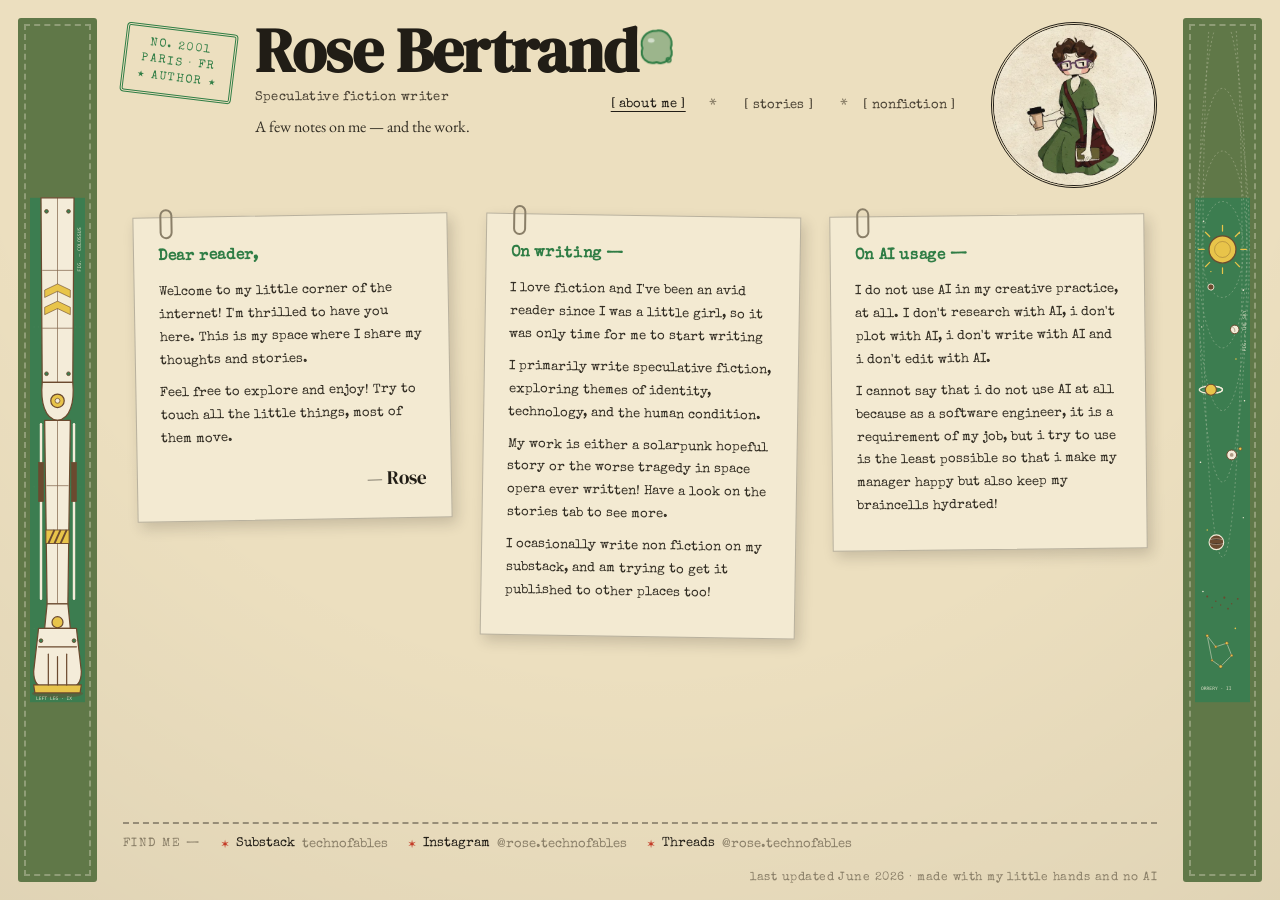
==== index.html @ a4ed992f "Fix 404 on GitHub Pages: load header/footer partials from root The easter-eggs reorg moved header.ht" ====
<!DOCTYPE html>
<html lang="en">

<head>
  <meta charset="UTF-8">
  <meta name="viewport" content="width=device-width, initial-scale=1.0">

  <title>Rose Bertrand</title>

  <link rel="icon" type="image/png" href="images/favicon-round.png">

  <link rel="preconnect" href="https://fonts.googleapis.com">
  <link rel="preconnect" href="https://fonts.gstatic.com" crossorigin>

  <link
    href="https://fonts.googleapis.com/css2?family=DM+Serif+Display&family=EB+Garamond:ital,wght@0,400;0,500;1,400&family=Special+Elite&display=swap"
    rel="stylesheet"
  >

  <!-- foundation -->
  <link rel="stylesheet" href="css/variables.css?v=3">
  <link rel="stylesheet" href="css/layout.css?v=4">
  <link rel="stylesheet" href="css/sidebars.css?v=3">

  <!-- top -->
  <link rel="stylesheet" href="css/0_top/portrait.css?v=5">
  <link rel="stylesheet" href="css/0_top/stamp.css?v=2">

  <!-- middle (all page views loaded — this is a single-page site) -->
  <link rel="stylesheet" href="css/1_middle/cards.css?v=3">
  <link rel="stylesheet" href="css/about.css?v=5">
  <link rel="stylesheet" href="css/nonfiction.css?v=4">

  <!-- bottom -->
  <link rel="stylesheet" href="css/2_bottom/socials.css?v=3">
  <link rel="stylesheet" href="css/2_bottom/footer.css?v=3">

  <!-- moving bug + loop nav -->
  <link rel="stylesheet" href="easter-eggs/moving_bug/moving_bug.css?v=7">
  <link rel="stylesheet" href="css/nav.css?v=3">

  <!-- always last -->
  <link rel="stylesheet" href="css/mobile.css?v=2">
</head>


<body
  data-theme="green"
  data-page="about"
  data-blurb="A few notes on me — and the work."
  data-portrait-light="images/original_portrait_background.webp">
    <main class="page">

  <aside class="rail rail--left" aria-hidden="true">
    <img id="rail-left" class="rail-img" src="components/about/robot-leg.svg?v=2" alt="">
  </aside>

  <section class="center">

    <div id="site-header"></div>

    <div id="view">
      <section class="letters" aria-label="About">

        <article class="letter letter--bio">
          <span class="clip" aria-hidden="true"></span>
          <h3>Dear reader,</h3>
          <p>Welcome to my little corner of the internet! I'm thrilled to have you here. This is my space where I share my thoughts and stories.</p>
          <p>Feel free to explore and enjoy! Try to touch all the little things, most of them move.</p>
          <p class="sign">— Rose</p>
        </article>

        <article class="letter letter--work">
          <span class="clip" aria-hidden="true"></span>
          <h3>On writing —</h3>
          <p>I love fiction and I've been an avid reader since I was a little girl, so it was only time for me to start writing</p>
          <p>I primarily write speculative fiction, exploring themes of identity, technology, and the human condition.</p>
          <p>My work is either a solarpunk hopeful story or the worse tragedy in space opera ever written! Have a look on the stories tab to see more.</p>
          <p>I ocasionally write non fiction on my substack, and am trying to get it published to other places too!</p>
        </article>

        <article class="letter letter--ai">
          <span class="clip" aria-hidden="true"></span>
          <h3>On AI usage —</h3>
          <p>I do not use AI in my creative practice, at all. I don't research with AI, i don't plot with AI, i don't write with AI and i don't edit with AI.</p>
          <p>I cannot say that i do not use AI at all because as a software engineer, it is a requirement of my job, but i try to use is the least possible so that i make my manager happy but also keep my braincells hydrated!</p>
        </article>

      </section>
    </div>

    <div id="site-footer"></div>

  </section>

  <aside class="rail rail--right" aria-hidden="true">
    <img id="rail-right" class="rail-img" src="components/about/star-system.svg?v=2" alt="">
  </aside>

</main>

<script src="js/app.js?v=3"></script>
</body>

</html>
---- css/variables.css ----
:root{
  --ink:#211d16;
  --red:#c43b27;
  --blue:#37579e;
  --manila:#ecdfbf;
  --card:#fbf6ea;
  --muted:#4a4234;
  --faint:#8a7f68;

  /* per-tab themes — rail = svg backdrop, num = tab number (matches the svg) */
  --rail-blue:#1b3a5e;    --num-blue:#1b3a5e;
  --rail-green:#16301e;   --num-green:#2f7d45;
  --rail-yellow:#33280c;  --num-yellow:#a9791a;
  --rail-red:#3a140e;     --num-red:#c43b27;
  --rail-purple:#241638;  --num-purple:#7a4fa3;
}

*{
  box-sizing:border-box;
}

html,
body{
  height:100%;
}

body{
  margin:0;
  background:var(--manila);
  background-image:
    radial-gradient(
      circle at 50% 0%,
      rgba(0,0,0,0) 60%,
      rgba(0,0,0,.05) 100%
    );
  color:var(--ink);
  font-family:'EB Garamond', Georgia, serif;
  overflow:auto;
}
---- css/layout.css ----
.page{display:flex; min-height:100vh;}

  .center{
    flex:1; min-width:0; display:flex; flex-direction:column;
    padding:clamp(18px,2.4vh,30px) clamp(16px,2vw,26px) 16px; gap:clamp(10px,1.6vh,16px);
  }

  .head{display:flex; align-items:flex-start; justify-content:space-between; gap:clamp(14px,1.6vw,20px); flex:0 0 auto;}

  /* name + tagline + bio stacked tightly together, so the bio sits right
     under the title; the taller portrait then opens the gap before the cards */
  .intro{flex:1 1 auto; min-width:0; display:flex; flex-direction:column;}

  .name{
    font-family:'DM Serif Display',Georgia,serif; font-size:clamp(40px,5vw,62px);
    line-height:.92; margin:0; letter-spacing:-.01em; white-space:nowrap;
  }
  .tagline{
    font-family:'Special Elite',monospace; font-size:clamp(12px,1.05vw,15px);
    letter-spacing:.03em; margin-top:12px; color:var(--muted);
  }
  
  .blurb{
    font-size:clamp(15px,1.25vw,18.5px); line-height:1.5;
    margin:clamp(9px,1.3vh,14px) 0 0; max-width:820px; color:#332e24; text-wrap:pretty;
  }

  /* single-page view: #view holds the swappable page content between the
     (persistent) header and footer, and takes the flex space the content used
     to. js/app.js crossfades #view + the rail art when you change pages. */
  #view{
    flex:1 1 auto; min-width:0; min-height:0;
    display:flex; flex-direction:column;
  }
  #view, .rail-img{ transition:opacity .22s ease; }
  #view.is-fading, .rail-img.is-fading{ opacity:0; }

  @media (prefers-reduced-motion:reduce){
    #view, .rail-img{ transition:none; }
  }
---- css/sidebars.css ----
/* .rail{
    flex:0 0 clamp(66px,6.2vw,98px); margin:18px; border-radius:3px;
    background:#0b1a2c;
    border:3px solid #0b1a2c; outline:2px dashed rgba(120,162,222,.30); outline-offset:-8px;
    position:relative; overflow:hidden;
  }
  .rail svg{position:absolute; inset:9px; width:calc(100% - 18px); height:calc(100% - 18px); display:block;}
  */

.rail{
  flex:0 0 clamp(66px,6.2vw,98px);
  margin:18px;
  border-radius:3px;
  background:var(--rail-blue);
  border:3px solid var(--rail-blue);
  outline:2px dashed rgba(120,162,222,.30);
  outline-offset:-8px;
  position:relative;
  overflow:hidden;
  transition:background .3s ease, border-color .3s ease, outline-color .3s ease;
}

/* per-tab theming — driven by [data-theme] on <body>, set when a tab changes.
   the blue theme is the default above. */
[data-theme="green"]  .rail{background:var(--rail-green);  border-color:var(--rail-green);  outline-color:rgba(116,201,138,.30);}
[data-theme="yellow"] .rail{background:var(--rail-yellow); border-color:var(--rail-yellow); outline-color:rgba(232,196,92,.30);}
[data-theme="red"]    .rail{background:var(--rail-red);    border-color:var(--rail-red);    outline-color:rgba(232,118,94,.30);}
[data-theme="purple"] .rail{background:var(--rail-purple); border-color:var(--rail-purple); outline-color:rgba(185,143,217,.30);}

.rail--right{margin-left:0;}
.rail--left{margin-right:0;}

.rail img{
  position:absolute;
  inset:9px;
  width:calc(100% - 18px);
  height:calc(100% - 18px);
  display:block;
}
---- css/0_top/portrait.css ----
.portrait-wrap{
    position:relative;
    flex:0 0 auto;
    display:inline-flex;
  }

  .portrait{
  position:relative;
  width:clamp(140px,13vw,196px);
  aspect-ratio:1;
  border-radius:50%;
  border:3px double var(--ink);
  overflow:hidden;
  transition:transform .25s ease;
}

  /* two stacked portraits of the same tab colour; the dark one fades in and
     out over the light one so the colour bleeds light↔dark↔light forever */
  .portrait-img{
    position:absolute;
    inset:0;
    width:100%;
    height:100%;
    object-fit:cover; /* fills the circle */
    display:block;
  }

  .portrait-dark{
    opacity:0;
    animation:portrait-bleed 6s ease-in-out infinite alternate;
  }

  @keyframes portrait-bleed{
    from{opacity:0;}
    to{opacity:1;}
  }

  .portrait-wrap:hover .portrait{transform:rotate(3deg) scale(1.04);}

  @media (prefers-reduced-motion:reduce){
    .portrait-dark{animation:none; opacity:0;}
  }

  /* curved portrait credit — hugs the portrait, only on hover */
  .portrait-credit{
    position:absolute;
    left:50%;
    top:50%;
    width:157%;
    height:157%;
    transform:translate(-50%,-50%);
    pointer-events:none;
    opacity:0;
    overflow:visible;
    transition:opacity .35s ease;
  }
  .portrait-wrap:hover .portrait-credit,
  .portrait-credit:focus-within{
    opacity:1;
    pointer-events:auto;
  }
  .portrait-credit text{
    font-family:'Special Elite', monospace;
    fill:var(--muted);
  }
  .portrait-credit a{
    fill:var(--ink);
    text-decoration:underline;
  }
  .portrait-credit a:hover{fill:var(--red);}
---- css/0_top/stamp.css ----
.stamp{
    flex:0 0 auto; margin-top:6px; transform:rotate(7deg);
    border:3px double var(--red); color:var(--red); padding:8px 13px; border-radius:4px;
    font-family:'Special Elite',monospace; font-size:clamp(10px,.9vw,12.5px);
    text-transform:uppercase; letter-spacing:.12em; text-align:center; line-height:1.4;
    transition:transform .25s ease, color .3s ease, border-color .3s ease; cursor:default; user-select:none;
  }
  .stamp:hover{transform:rotate(-4deg) scale(1.04);}

  /* the stamp echoes the active tab's number colour (set via [data-theme] on body) */
  [data-theme="blue"]   .stamp{color:var(--num-blue);   border-color:var(--num-blue);}
  [data-theme="green"]  .stamp{color:var(--num-green);  border-color:var(--num-green);}
  [data-theme="yellow"] .stamp{color:var(--num-yellow); border-color:var(--num-yellow);}
  [data-theme="red"]    .stamp{color:var(--num-red);    border-color:var(--num-red);}
  [data-theme="purple"] .stamp{color:var(--num-purple); border-color:var(--num-purple);}
---- css/1_middle/cards.css ----
.catalog{display:flex; flex-direction:column; min-height:0;}
  .tabs{display:flex; gap:6px; align-items:flex-end; padding-left:6px;}
  .tab{
    flex:1; min-width:0; font-family:'Special Elite',monospace; font-size:clamp(11px,.95vw,13px);
    padding:9px 12px 12px; border:2px solid var(--ink); border-radius:7px 7px 0 0;
    background:#e3d4ad; color:var(--ink); cursor:pointer;
    display:flex; align-items:baseline; gap:8px; overflow:hidden;
    transition:transform .16s ease, background .16s; position:relative; z-index:1;
  }
  .tab:hover:not(.is-active){transform:translateY(-3px) rotate(-1.5deg);}
  .tab .num{color:var(--red); font-weight:700; flex:0 0 auto;}
  .tab--blue   .num{color:var(--num-blue);}
  .tab--green  .num{color:var(--num-green);}
  .tab--yellow .num{color:var(--num-yellow);}
  .tab--red    .num{color:var(--num-red);}
  .tab--purple .num{color:var(--num-purple);}
  .tab .lbl{color:var(--muted); overflow:hidden; text-overflow:ellipsis; white-space:nowrap;}
  .tab.is-active{
    background:var(--card); border-bottom-color:var(--card);
    margin-bottom:-2px; z-index:3;
  }

  .body{
    --accent:var(--red);
    background:var(--card); border:2px solid var(--ink); border-radius:4px;
    padding:clamp(14px,2vh,20px) 26px clamp(14px,2vh,18px) 60px; position:relative;
    min-height:220px;
    background-image:repeating-linear-gradient(var(--card) 0 30px, rgba(55,87,158,.18) 30px 31px);
    background-position:0 18px; box-shadow:5px 6px 0 rgba(33,29,22,.16); overflow:visible;
  }
  .body::before{ /* red margin rule */
    content:""; position:absolute; left:40px; top:0; bottom:0; width:2px;
    background:var(--accent); opacity:.8;
  }
  .hole{
    position:absolute; left:16px; top:50%; width:13px; height:13px; border-radius:50%;
    background:var(--manila); border:2px solid var(--ink); transform:translateY(-50%);
    box-shadow:inset 1px 1px 2px rgba(0,0,0,.3);
  }
  .story-title{
    font-family:'DM Serif Display',serif; font-size:clamp(22px,2.4vw,30px);
    margin:0 0 10px; line-height:1;
  }
  .story p{font-size:clamp(13.5px,1.1vw,16px); line-height:1.45; margin:0 0 8px; color:#322d23; text-wrap:pretty;}
  .read-more{
    font-family:'Special Elite',monospace; font-size:clamp(12px,1vw,14px); color:var(--accent);
    text-decoration:none; border-bottom:1.5px solid var(--accent); display:inline-block;
    margin-top:2px; white-space:nowrap; transition:transform .18s ease;
  }
  .read-more:hover{transform:translateX(4px);}

  /* the margin rule + read-more follow the active tab's colour */
  [data-theme="blue"]   .body{--accent:var(--num-blue);}
  [data-theme="green"]  .body{--accent:var(--num-green);}
  [data-theme="yellow"] .body{--accent:var(--num-yellow);}
  [data-theme="red"]    .body{--accent:var(--num-red);}
  [data-theme="purple"] .body{--accent:var(--num-purple);}

  /* fade-in when a tab is selected */
  .story{animation:fade .28s ease both;}
  @keyframes fade{from{opacity:0; transform:translateY(4px);} to{opacity:1; transform:none;}}
  @media (prefers-reduced-motion:reduce){.story{animation:none;}}
---- css/about.css ----
/* about.css — the two typed "letter" cards on the About page
   (bio on the left, a note on the writing on the right). */

/* About-page sidebars: a lighter-green backdrop (matching the new SVG art:
   a giant robot leg on the left, a star system on the right — both drawn in
   off-white, yellow and brown). Scoped to this page so the stories page's
   green-tab rail keeps its dark-green theme. */
body[data-page="about"] .rail{
  background:#607848;
  border-color:#607848;
  outline-color:rgba(244,236,217,.32);
}

.letters{
  flex:1 1 auto;
  display:flex;
  flex-wrap:wrap;
  align-items:flex-start;
  gap:clamp(18px,2.6vw,36px);
  padding:clamp(6px,1.4vh,16px) clamp(2px,1vw,12px) 6px;
}

.letter{
  flex:1 1 280px;
  min-width:0;
  position:relative;
  background:#f3ead2;
  border:1px solid rgba(33,29,22,.28);
  box-shadow:4px 6px 14px rgba(33,29,22,.18);
  padding:clamp(18px,2vw,26px) clamp(18px,2vw,24px) clamp(16px,1.8vw,22px);
  font-family:'Special Elite', monospace;
  font-size:clamp(12px,1.02vw,13.5px);
  line-height:1.75;
  color:#322d23;
}

.letter--bio{transform:rotate(-1deg);}
.letter--work{transform:rotate(.9deg);}
.letter--ai{transform:rotate(-.6deg);}

.letter h3{
  margin:0 0 12px;
  font-size:clamp(13.5px,1.2vw,16px);
  letter-spacing:.04em;
  color:var(--green, #2f7d45);
}

.letter p{margin:0 0 9px; text-wrap:pretty;}

.letter .sign{
  margin:14px 0 0;
  text-align:right;
  font-family:'DM Serif Display', serif;
  font-size:clamp(16px,1.5vw,21px);
  color:var(--ink);
}

/* a little paperclip pinching the top of each letter */
.letter .clip{
  position:absolute;
  top:-9px;
  left:26px;
  width:13px;
  height:30px;
  border:2.5px solid var(--faint);
  border-radius:7px;
}

@media (prefers-reduced-motion:reduce){
  .letter--bio,
  .letter--work,
  .letter--ai{transform:none;}
}
---- css/nonfiction.css ----
/* nonfiction.css — non-fiction page extras.
   Every tab number uses the dark dress green (from cards.css's .tab--green),
   and the card margin-rule + read-more link use that same green — otherwise
   the page theme ("sepia") would fall back to the red accent from cards.css. */

body[data-page="nonfic"] .body{ --accent:#2f7d45; }
---- css/2_bottom/socials.css ----
.socials{
    display:flex; align-items:center; gap:20px; flex-wrap:wrap; flex:0 0 auto;
    font-family:'Special Elite',monospace; font-size:clamp(12px,1.05vw,14.5px);
    border-top:2px dashed rgba(33,29,22,.4); margin-top:2px; padding-top:12px;
  }
  .socials .find{color:var(--faint); letter-spacing:.12em; text-transform:uppercase; font-size:12px;}
  .social{
    color:var(--ink); text-decoration:none; display:inline-flex; align-items:center; gap:7px;
    transition:transform .18s ease, color .18s;
  }
  .social .star{color:var(--red);}
  .social .nm{border-bottom:1.5px solid transparent;}
  .social .hd{color:var(--faint); font-size:12.5px;}
  .social:hover{color:var(--red); transform:translateY(-2px) rotate(-2deg);}
  .social:hover .nm{border-bottom-color:var(--red);}
  .social:hover .star{color:var(--red);}
---- css/2_bottom/footer.css ----
/* the site credit rides at the right end of the socials row (pushed over by
   margin-left:auto). it lives inside .center, so it naturally stops before
   the right-hand sidebar graphic. */
.site-credit{
  margin-left:auto;
  color:var(--faint);
  font-size:12px;
  letter-spacing:.04em;
  text-align:right;
}
---- easter-eggs/moving_bug/moving_bug.css ----
/* moving_bug — a blob that loops a figure-8 in the header gap, around the two
   nav links. The roam area is this flex item; the .bug is positioned and moved
   along the path by easter-eggs/moving_bug/moving_bug.js, and bounces via the CSS below. */

.moving-bug{
  flex:2 1 auto;
  min-width:clamp(280px,30vw,440px); /* room for 3 links + 2 separators + the blob */
  align-self:stretch;
  position:relative;
  overflow:visible;
  pointer-events:none;     /* the blob never blocks; the links re-enable clicks */
}

.moving-bug .bug{
  position:absolute;
  left:0;
  top:0;
  width:clamp(32px,3.4vw,46px);
  height:clamp(32px,3.4vw,46px);
  transform:translate(0,0);
  will-change:transform;
  z-index:1;               /* behind the nav links */
}

/* every blob bounces — squash/stretch with a little hop */
.moving-bug .bug svg{
  display:block;
  width:100%;
  height:100%;
  overflow:visible;
  transform-origin:50% 85%;
  animation:bug-bounce 2.3s ease-in-out infinite;
}

@keyframes bug-bounce{
  0%,100%{transform:translateY(0)    scale(1,1);}
  20%    {transform:translateY(3px)  scale(1.18,.82);}
  48%    {transform:translateY(-6px) scale(.84,1.18);}
  72%    {transform:translateY(0)    scale(1.1,.92);}
}

@media (prefers-reduced-motion:reduce){
  .moving-bug .bug svg{animation:none;}
}
---- css/nav.css ----
/* nav.css — three page links inside the header nav, with "*" separators
   between them. The blob weaves between/over them. The links live inside
   #moving-bug (pointer-events:none) so they re-enable pointer events. */

.loop-link{
  position:absolute;
  top:50%;
  transform:translate(-50%,-50%);
  z-index:2;                       /* above the weaving blob */
  pointer-events:auto;
  font-family:'Special Elite', monospace;
  font-size:clamp(11px,1.02vw,13.5px);
  letter-spacing:.01em;
  white-space:nowrap;
  color:var(--muted);
  text-decoration:none;
  cursor:pointer;
  transition:color .2s ease;
}

/* typewriter brackets so they read as pressable: [ stories ] */
.loop-link::before{content:"[\00a0";}
.loop-link::after{content:"\00a0]";}

/* anchored to match the blob's weave points (see easter-eggs/moving_bug/moving_bug.js ANCHORS) */
.loop-link--about{left:16%;}
.loop-link--stories{left:50%;}
.loop-link--nonfic{left:84%;}

.loop-link:hover,
.loop-link:focus-visible{
  color:var(--ink);
  text-decoration:underline;
  text-underline-offset:3px;
}

/* the page you're already on */
.loop-link.is-current{
  color:var(--ink);
  border-bottom:1.5px solid currentColor;
}
.loop-link.is-current:hover{text-decoration:none;}

/* the "*" separators between links (blob may glide over these) */
.loop-sep{
  position:absolute;
  top:50%;
  transform:translate(-50%,-50%);
  z-index:2;
  pointer-events:none;
  font-family:'Special Elite', monospace;
  font-size:15px;
  color:var(--faint);
  line-height:1;
}
.loop-sep--1{left:33%;}
.loop-sep--2{left:67%;}
---- css/mobile.css ----
/* On real desktop heights, lock the whole site to the viewport (no scroll).
     On short / small windows it falls back to natural scrolling flow above. */
  @media (min-height:700px) and (min-width:760px){
    body{overflow:hidden;}
    .page{height:100vh;}
    .catalog{flex:1 1 auto;}
    .body{flex:1 1 auto; overflow:hidden;}
  }

  /* ---------------------------------------------------------------------------
     PHONES / NARROW SCREENS (≤ 760px)

     The desktop layout is a single horizontal flex row: rail · center · rail.
     Squeezed onto a phone, the two rails eat the sides and crush the reading
     column to a one-word-per-line ribbon, and the header (stamp · name · nav ·
     portrait, all side by side) collapses on top of itself.

     Here we: keep the page scrolling naturally, slim the rails into thin themed
     side-spines, re-stack the header into a centered column with the moving-bug
     nav on its own full-width row, and widen the reading column.
  --------------------------------------------------------------------------- */
  @media (max-width:760px){

    /* never let a stray wide element cause sideways scroll */
    body{overflow-x:hidden;}

    .page{min-height:100vh; align-items:stretch;}   /* rails run the full scroll height */

    .center{padding:16px 10px 14px; gap:14px;}

    /* --- thin themed side-spines -------------------------------------------
       keep the rails on the sides (their art is tall/portrait-oriented) but
       reduce them to slim strips: the theme colour reads as a coloured spine
       with a sliver of the SVG art centred in it. They scroll with the page. */
    .rail{flex:0 0 30px; margin:0 4px; outline-offset:-5px; border-width:2px;}
    .rail--left{margin-right:4px;}
    .rail--right{margin-left:4px;}
    .rail img{inset:4px; width:calc(100% - 8px); height:calc(100% - 8px);}

    /* --- header re-stacked as a centered column ---------------------------- */
    .head{
      flex-direction:column; align-items:center; text-align:center;
      gap:14px; justify-content:flex-start;
    }
    .stamp{order:1; align-self:flex-start; margin-top:0;}
    .intro{order:2; align-items:center; text-align:center; width:100%;}
    .portrait-wrap{order:3;}
    .moving-bug{order:4;}

    /* shrink the title so it never overflows / hides behind anything */
    .name{font-size:clamp(32px,8.5vw,44px); line-height:.95;}
    .tagline{margin-top:8px;}
    .blurb{font-size:clamp(14px,4vw,16.5px); margin-top:10px; max-width:38ch;}

    .portrait{width:clamp(132px,38vw,168px);}

    /* the moving-bug nav gets its own full-width band so the blob has room to
       weave and the absolutely-positioned links (at 16/50/84%) sit cleanly */
    .moving-bug{
      width:100%; min-width:0; align-self:stretch;
      height:52px; margin-top:2px;
    }

    /* --- stories: numbered tab chips --------------------------------------
       at phone width 5 tabs sharing the row leaves no room for labels (they
       ellipsis to nothing), so show clean centred numbers; the active story's
       title already sits as the <h2> in the body below. */
    .tabs{gap:5px; padding-left:0;}
    .tab{justify-content:center; padding:8px 4px 11px; font-size:13px;}
    .tab .lbl{display:none;}

    /* tighten the ledger body so the text column isn't crowded by the rule */
    .body{padding:14px 16px 14px 42px;}
    .body::before{left:32px;}
    .hole{left:12px;}

    /* --- about: letters stack one per row (already flex-wrap, nudge basis) -- */
    .letters{gap:18px; padding:6px 2px;}
    .letter{flex-basis:100%;}

    /* --- footer socials wrap a little tighter ------------------------------ */
    .socials{gap:10px 16px;}
    .site-credit{margin-left:0; text-align:left; width:100%;}
  }
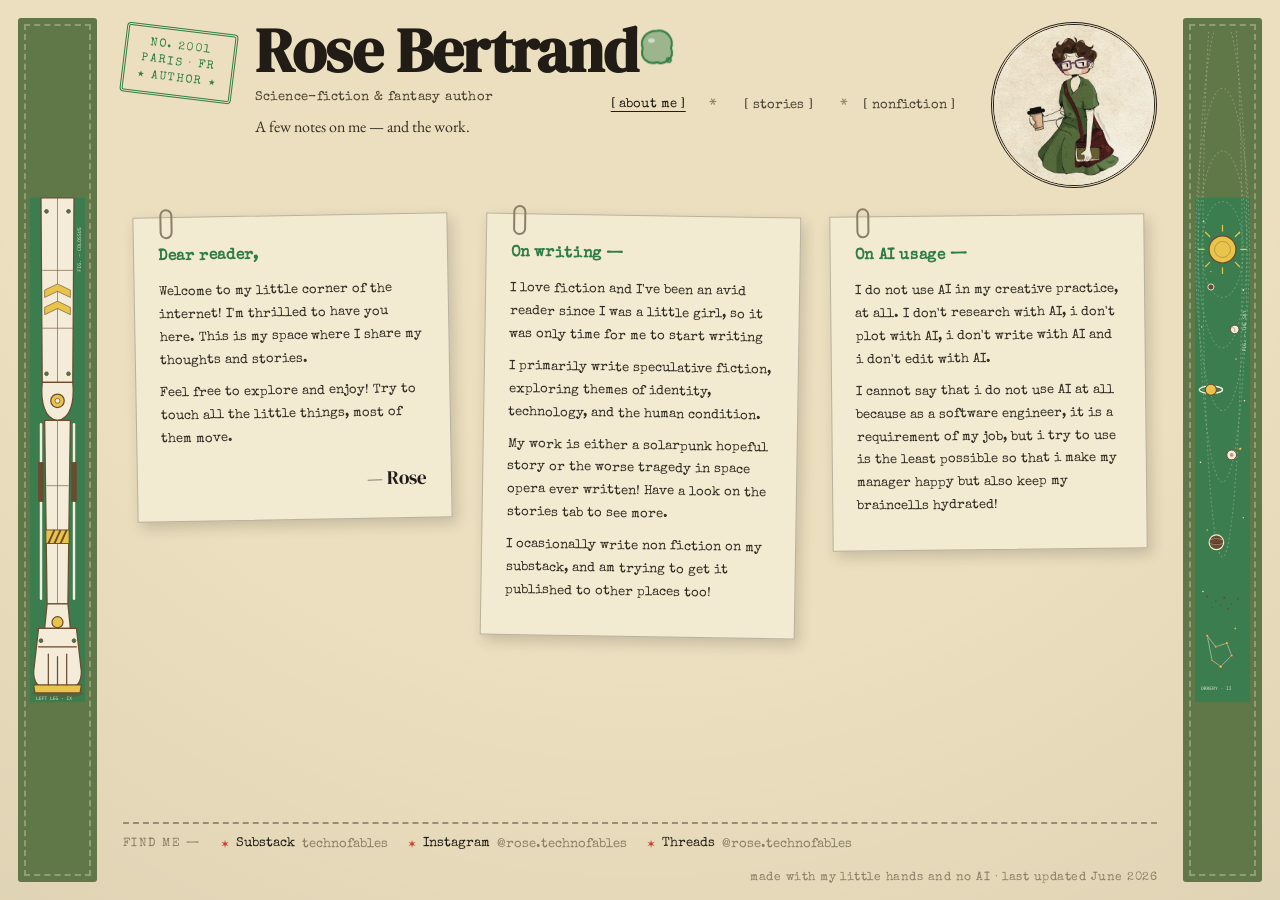
==== commit 56f67588: "Reorganize easter-egg code into an easter-eggs/ folder" ====
--- a/index.html
+++ b/index.html
@@ -99,7 +99,7 @@
 
 </main>
 
-<script src="js/app.js?v=3"></script>
+<script src="js/app.js?v=2"></script>
 </body>
 
 </html>
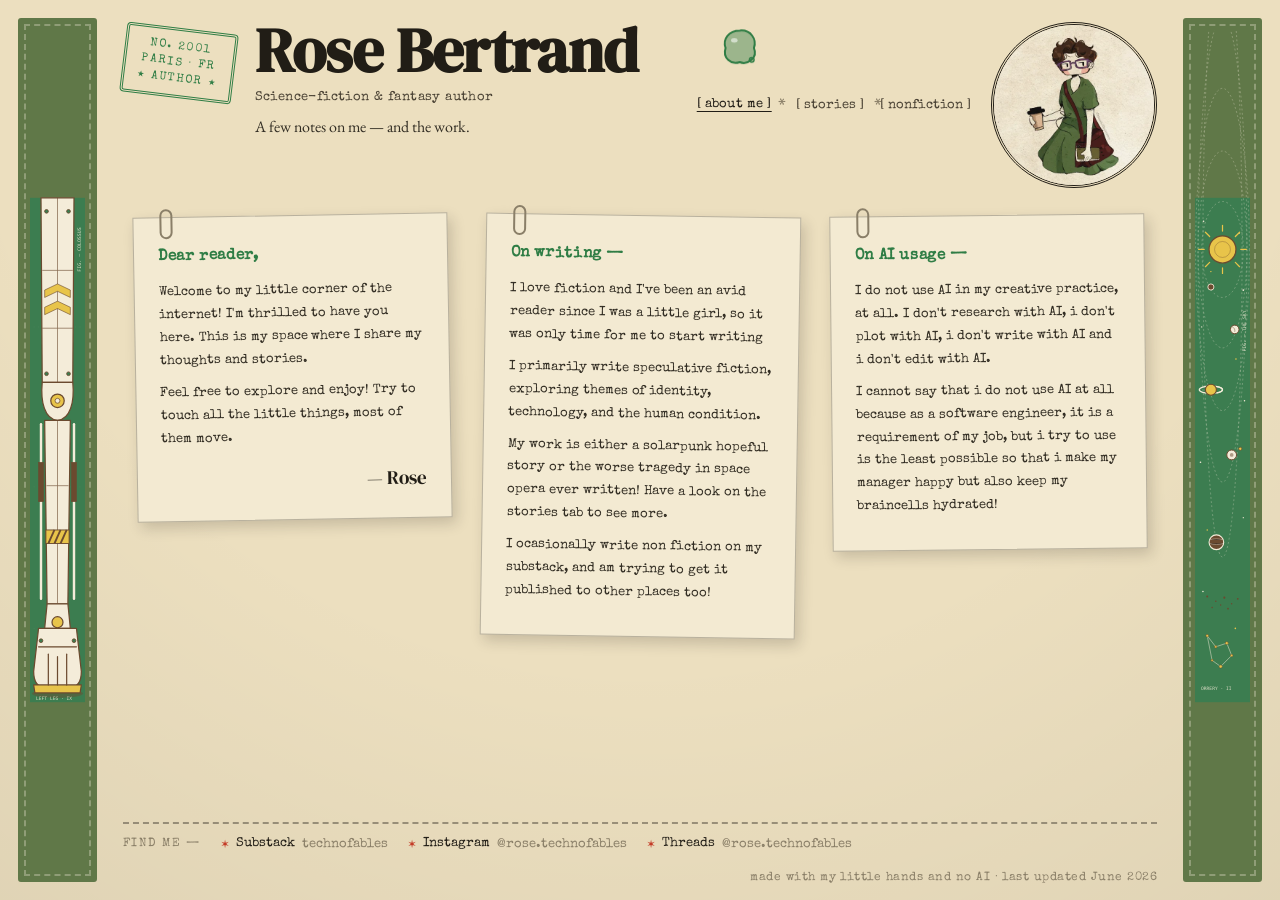
==== commit 309a6206: "copy edits" ====
--- a/index.html
+++ b/index.html
@@ -36,7 +36,7 @@
   <link rel="stylesheet" href="css/2_bottom/footer.css?v=3">
 
   <!-- moving bug + loop nav -->
-  <link rel="stylesheet" href="easter-eggs/moving_bug/moving_bug.css?v=7">
+  <link rel="stylesheet" href="css/moving_bug.css?v=7">
   <link rel="stylesheet" href="css/nav.css?v=3">
 
   <!-- always last -->
--- a/css/moving_bug.css
+++ b/css/moving_bug.css
@@ -0,0 +1,44 @@
+/* moving_bug — a blob that loops a figure-8 in the header gap, around the two
+   nav links. The roam area is this flex item; the .bug is positioned and moved
+   along the path by js/moving_bug.js, and bounces via the CSS below. */
+
+.moving-bug{
+  flex:2 1 auto;
+  min-width:clamp(200px,22vw,300px); /* room for the ∞ + both links */
+  align-self:stretch;
+  position:relative;
+  overflow:visible;
+  pointer-events:none;     /* the blob never blocks; the links re-enable clicks */
+}
+
+.moving-bug .bug{
+  position:absolute;
+  left:0;
+  top:0;
+  width:clamp(32px,3.4vw,46px);
+  height:clamp(32px,3.4vw,46px);
+  transform:translate(0,0);
+  will-change:transform;
+  z-index:1;               /* behind the nav links */
+}
+
+/* every blob bounces — squash/stretch with a little hop */
+.moving-bug .bug svg{
+  display:block;
+  width:100%;
+  height:100%;
+  overflow:visible;
+  transform-origin:50% 85%;
+  animation:bug-bounce 2.3s ease-in-out infinite;
+}
+
+@keyframes bug-bounce{
+  0%,100%{transform:translateY(0)    scale(1,1);}
+  20%    {transform:translateY(3px)  scale(1.18,.82);}
+  48%    {transform:translateY(-6px) scale(.84,1.18);}
+  72%    {transform:translateY(0)    scale(1.1,.92);}
+}
+
+@media (prefers-reduced-motion:reduce){
+  .moving-bug .bug svg{animation:none;}
+}
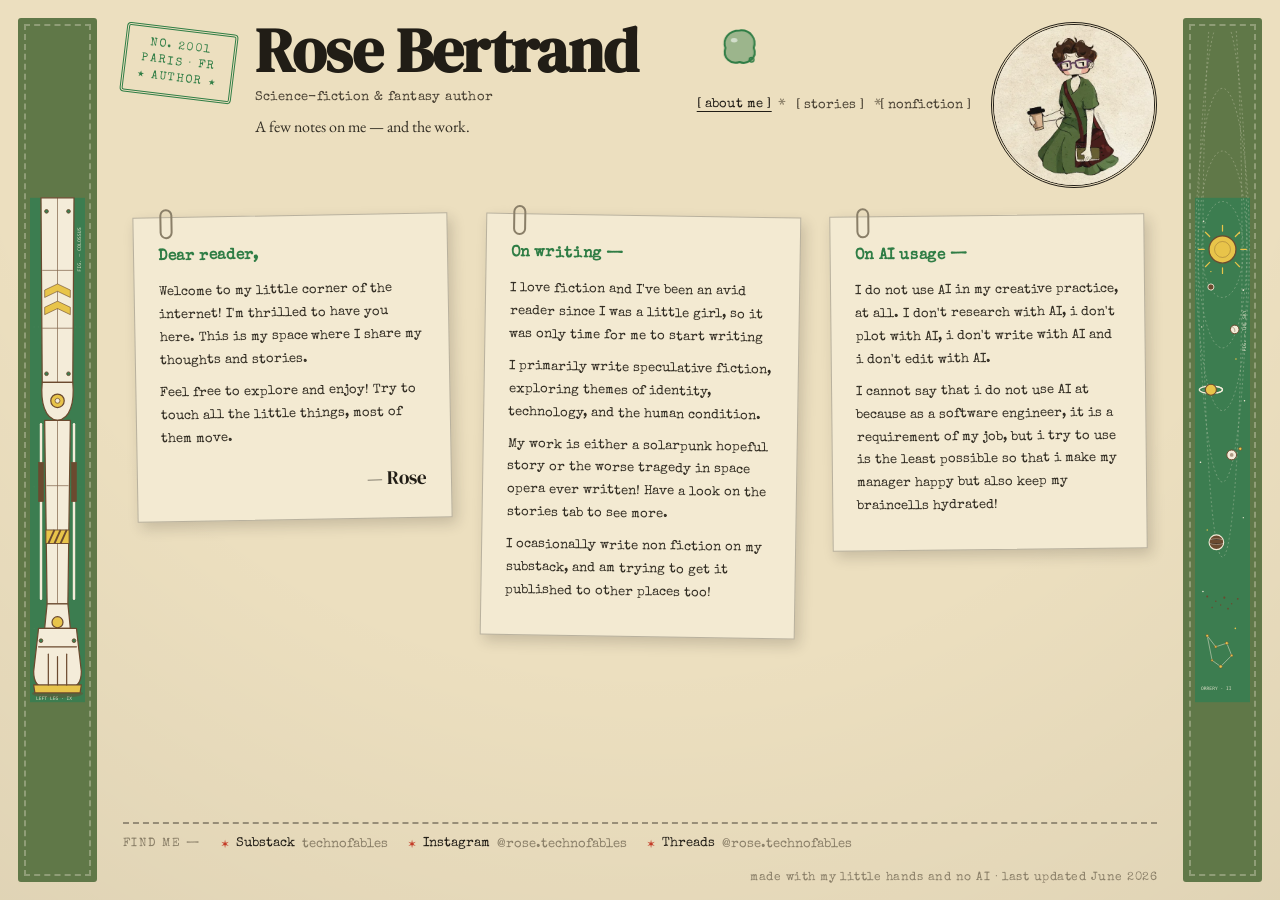
==== commit 06f30160: "Easter egg "back" returns to the tab you opened it from Clicking the blob now records where you were" ====
--- a/index.html
+++ b/index.html
@@ -5,7 +5,7 @@
   <meta charset="UTF-8">
   <meta name="viewport" content="width=device-width, initial-scale=1.0">
 
-  <title>Rose Bertrand</title>
+  <title>About — Rose Bertrand</title>
 
   <link rel="icon" type="image/png" href="images/favicon-round.png">
 
@@ -83,7 +83,7 @@
           <span class="clip" aria-hidden="true"></span>
           <h3>On AI usage —</h3>
           <p>I do not use AI in my creative practice, at all. I don't research with AI, i don't plot with AI, i don't write with AI and i don't edit with AI.</p>
-          <p>I cannot say that i do not use AI at all because as a software engineer, it is a requirement of my job, but i try to use is the least possible so that i make my manager happy but also keep my braincells hydrated!</p>
+          <p>I cannot say that i do not use AI at because as a software engineer, it is a requirement of my job, but i try to use is the least possible so that i make my manager happy but also keep my braincells hydrated!</p>
         </article>
 
       </section>
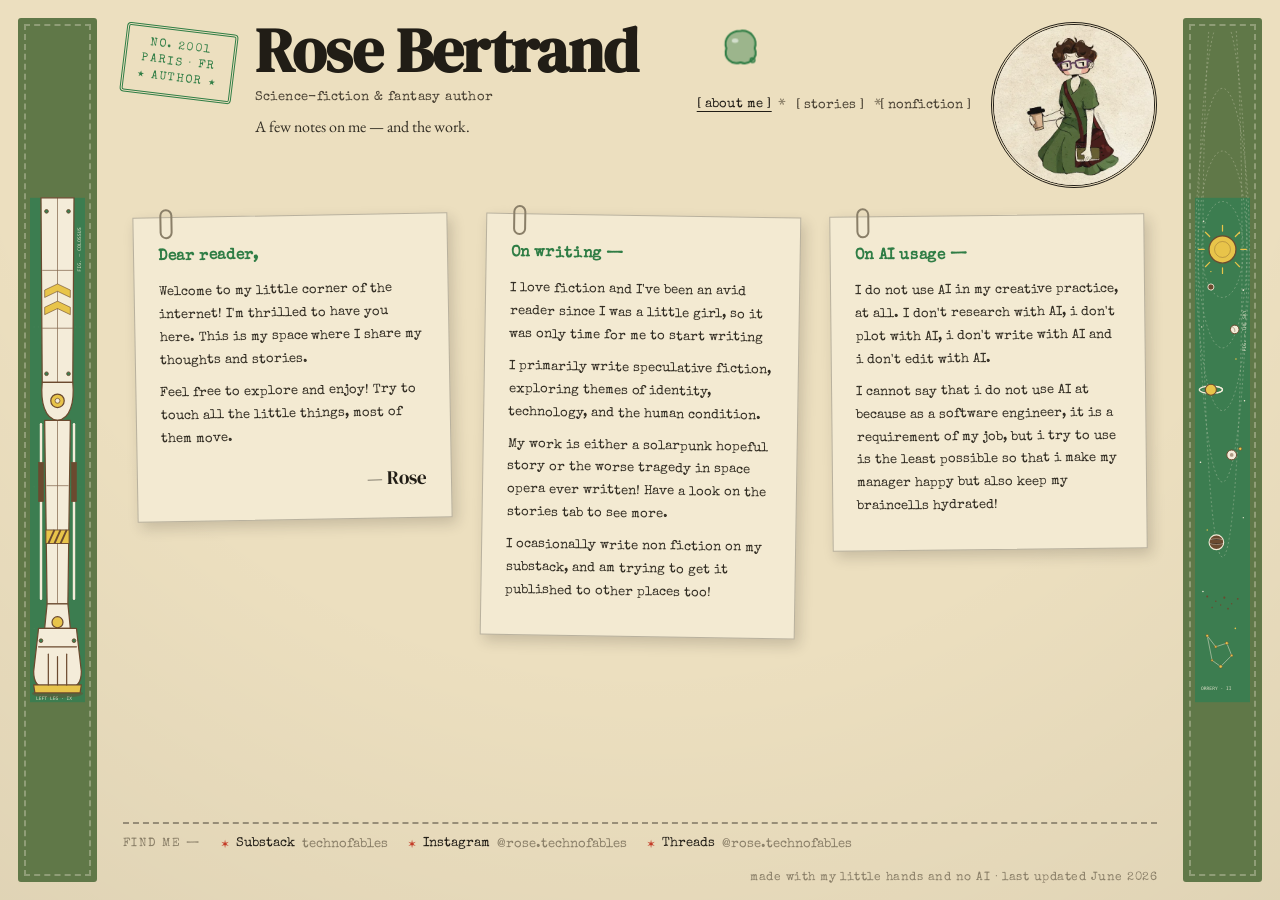
==== commit 94ece199: "Make the site a single page so the moving blob never reloads" ====
--- a/index.html
+++ b/index.html
@@ -99,7 +99,7 @@
 
 </main>
 
-<script src="js/app.js?v=2"></script>
+<script src="js/app.js?v=1"></script>
 </body>
 
 </html>
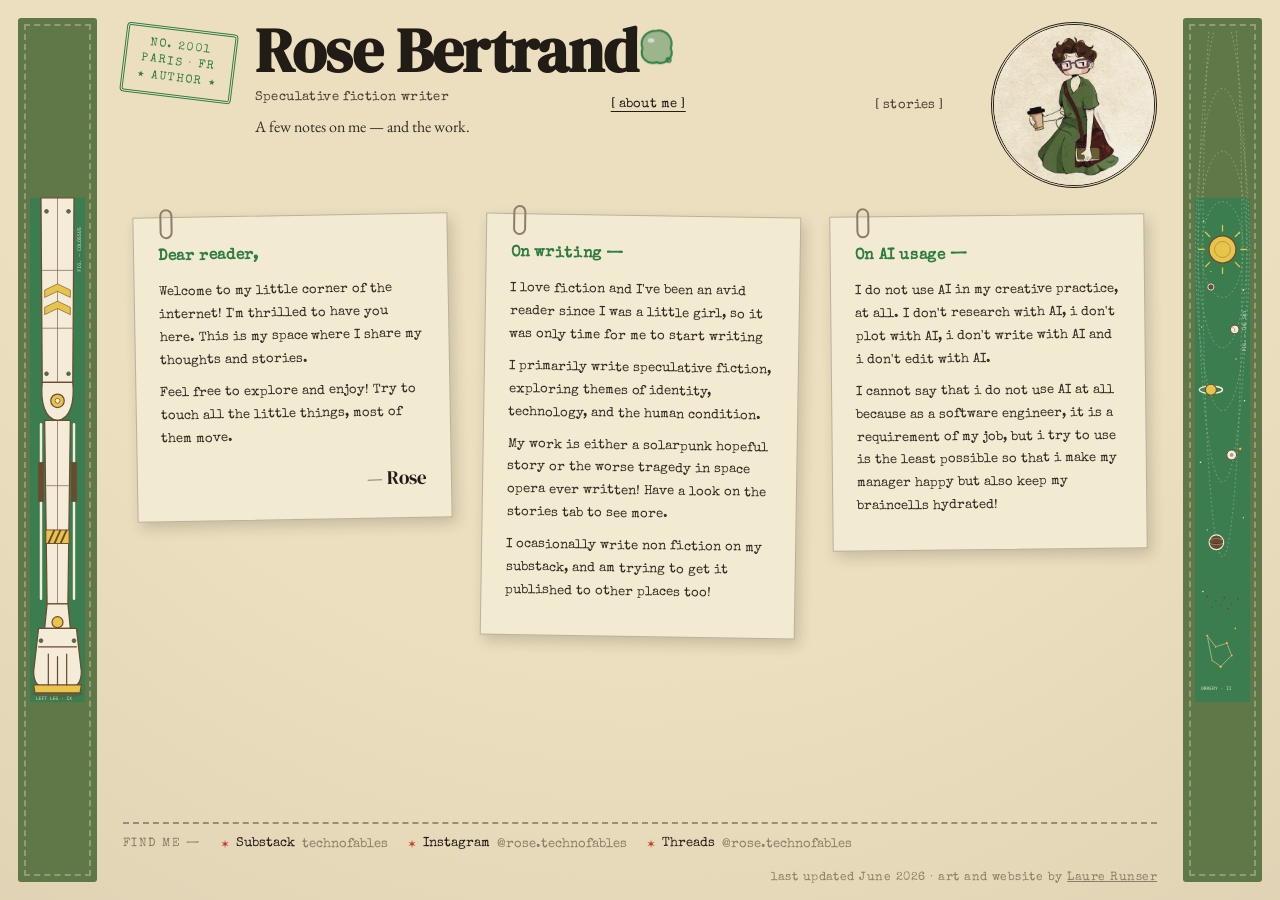
==== commit 9f9deff9: "Restore stories nav link with the Blessed Be The Roots tab Adds the stories link back to the header " ====
--- a/index.html
+++ b/index.html
@@ -5,7 +5,7 @@
   <meta charset="UTF-8">
   <meta name="viewport" content="width=device-width, initial-scale=1.0">
 
-  <title>About — Rose Bertrand</title>
+  <title>Rose Bertrand</title>
 
   <link rel="icon" type="image/png" href="images/favicon-round.png">
 
@@ -27,7 +27,7 @@
   <link rel="stylesheet" href="css/0_top/stamp.css?v=2">
 
   <!-- middle (all page views loaded — this is a single-page site) -->
-  <link rel="stylesheet" href="css/1_middle/cards.css?v=3">
+  <link rel="stylesheet" href="css/1_middle/cards.css?v=4">
   <link rel="stylesheet" href="css/about.css?v=5">
   <link rel="stylesheet" href="css/nonfiction.css?v=4">
 
@@ -36,11 +36,11 @@
   <link rel="stylesheet" href="css/2_bottom/footer.css?v=3">
 
   <!-- moving bug + loop nav -->
-  <link rel="stylesheet" href="css/moving_bug.css?v=7">
-  <link rel="stylesheet" href="css/nav.css?v=3">
+  <link rel="stylesheet" href="easter-eggs/moving_bug/moving_bug.css?v=7">
+  <link rel="stylesheet" href="css/nav.css?v=4">
 
   <!-- always last -->
-  <link rel="stylesheet" href="css/mobile.css?v=2">
+  <link rel="stylesheet" href="css/mobile.css?v=3">
 </head>
 
 
@@ -83,7 +83,7 @@
           <span class="clip" aria-hidden="true"></span>
           <h3>On AI usage —</h3>
           <p>I do not use AI in my creative practice, at all. I don't research with AI, i don't plot with AI, i don't write with AI and i don't edit with AI.</p>
-          <p>I cannot say that i do not use AI at because as a software engineer, it is a requirement of my job, but i try to use is the least possible so that i make my manager happy but also keep my braincells hydrated!</p>
+          <p>I cannot say that i do not use AI at all because as a software engineer, it is a requirement of my job, but i try to use is the least possible so that i make my manager happy but also keep my braincells hydrated!</p>
         </article>
 
       </section>
@@ -99,7 +99,7 @@
 
 </main>
 
-<script src="js/app.js?v=1"></script>
+<script src="js/app.js?v=3"></script>
 </body>
 
 </html>
--- a/css/1_middle/cards.css
+++ b/css/1_middle/cards.css
@@ -48,6 +48,10 @@
     margin-top:2px; white-space:nowrap; transition:transform .18s ease;
   }
   .read-more:hover{transform:translateX(4px);}
+  .coming-soon{
+    font-family:'Special Elite',monospace; font-size:clamp(12px,1vw,14px); color:var(--accent);
+    margin-top:2px;
+  }
 
   /* the margin rule + read-more follow the active tab's colour */
   [data-theme="blue"]   .body{--accent:var(--num-blue);}
--- a/css/2_bottom/footer.css
+++ b/css/2_bottom/footer.css
@@ -8,3 +8,7 @@
   letter-spacing:.04em;
   text-align:right;
 }
+.site-credit a{
+  color:inherit;
+  text-decoration:underline;
+}
--- a/easter-eggs/moving_bug/moving_bug.css
+++ b/easter-eggs/moving_bug/moving_bug.css
@@ -0,0 +1,44 @@
+/* moving_bug — a blob that loops a figure-8 in the header gap, around the two
+   nav links. The roam area is this flex item; the .bug is positioned and moved
+   along the path by easter-eggs/moving_bug/moving_bug.js, and bounces via the CSS below. */
+
+.moving-bug{
+  flex:2 1 auto;
+  min-width:clamp(280px,30vw,440px); /* room for 3 links + 2 separators + the blob */
+  align-self:stretch;
+  position:relative;
+  overflow:visible;
+  pointer-events:none;     /* the blob never blocks; the links re-enable clicks */
+}
+
+.moving-bug .bug{
+  position:absolute;
+  left:0;
+  top:0;
+  width:clamp(32px,3.4vw,46px);
+  height:clamp(32px,3.4vw,46px);
+  transform:translate(0,0);
+  will-change:transform;
+  z-index:1;               /* behind the nav links */
+}
+
+/* every blob bounces — squash/stretch with a little hop */
+.moving-bug .bug svg{
+  display:block;
+  width:100%;
+  height:100%;
+  overflow:visible;
+  transform-origin:50% 85%;
+  animation:bug-bounce 2.3s ease-in-out infinite;
+}
+
+@keyframes bug-bounce{
+  0%,100%{transform:translateY(0)    scale(1,1);}
+  20%    {transform:translateY(3px)  scale(1.18,.82);}
+  48%    {transform:translateY(-6px) scale(.84,1.18);}
+  72%    {transform:translateY(0)    scale(1.1,.92);}
+}
+
+@media (prefers-reduced-motion:reduce){
+  .moving-bug .bug svg{animation:none;}
+}
--- a/css/nav.css
+++ b/css/nav.css
@@ -1,6 +1,6 @@
-/* nav.css — three page links inside the header nav, with "*" separators
-   between them. The blob weaves between/over them. The links live inside
-   #moving-bug (pointer-events:none) so they re-enable pointer events. */
+/* nav.css — the page link(s) inside the header nav. The blob weaves over
+   them. The links live inside #moving-bug (pointer-events:none) so they
+   re-enable pointer events. */
 
 .loop-link{
   position:absolute;
@@ -24,8 +24,7 @@
 
 /* anchored to match the blob's weave points (see easter-eggs/moving_bug/moving_bug.js ANCHORS) */
 .loop-link--about{left:16%;}
-.loop-link--stories{left:50%;}
-.loop-link--nonfic{left:84%;}
+.loop-link--stories{left:84%;}
 
 .loop-link:hover,
 .loop-link:focus-visible{
@@ -40,18 +39,3 @@
   border-bottom:1.5px solid currentColor;
 }
 .loop-link.is-current:hover{text-decoration:none;}
-
-/* the "*" separators between links (blob may glide over these) */
-.loop-sep{
-  position:absolute;
-  top:50%;
-  transform:translate(-50%,-50%);
-  z-index:2;
-  pointer-events:none;
-  font-family:'Special Elite', monospace;
-  font-size:15px;
-  color:var(--faint);
-  line-height:1;
-}
-.loop-sep--1{left:33%;}
-.loop-sep--2{left:67%;}
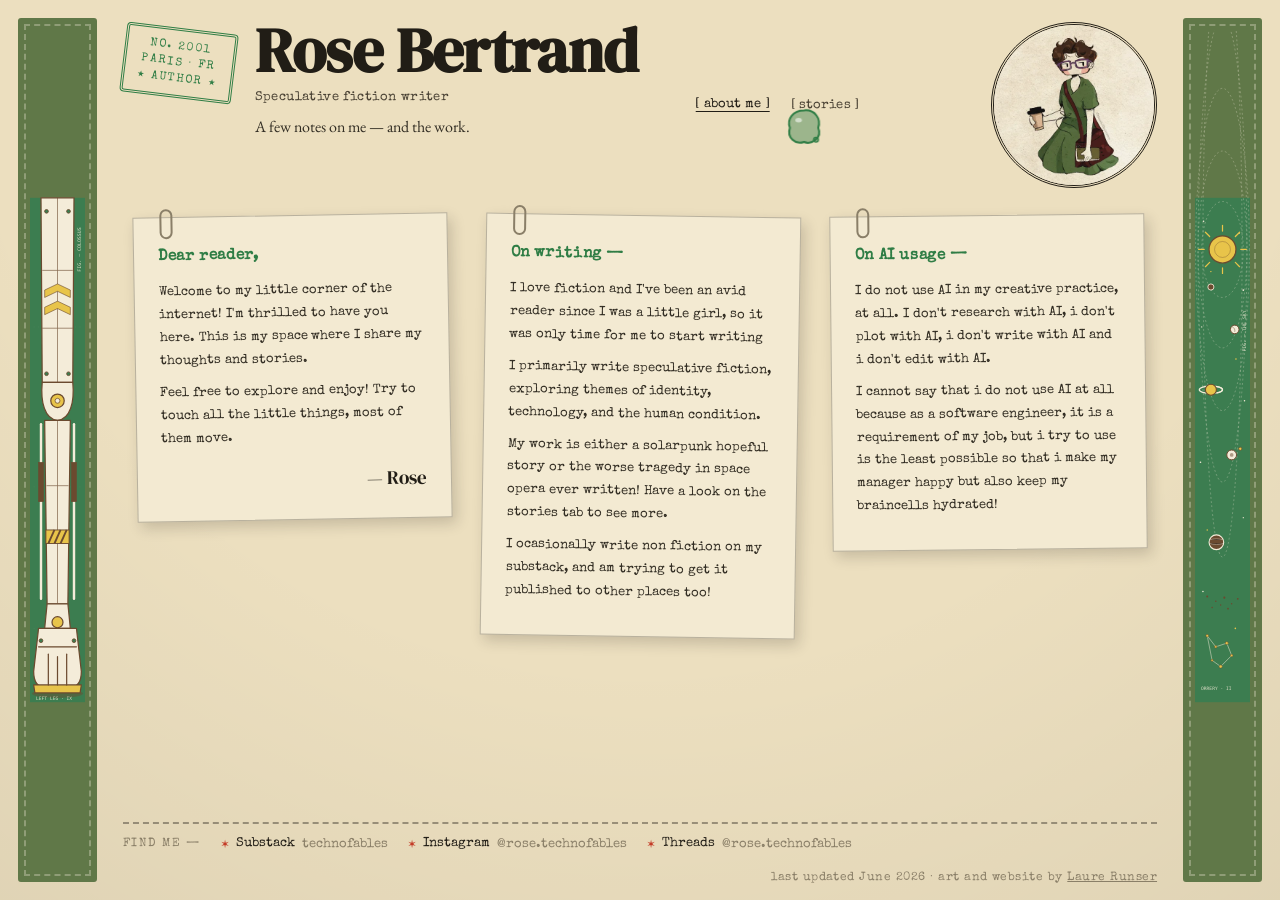
==== commit 1b74d155: "Bring nav links closer and weave the blob as a figure-8 With only two links now, spread them 38%/62%" ====
--- a/index.html
+++ b/index.html
@@ -36,8 +36,8 @@
   <link rel="stylesheet" href="css/2_bottom/footer.css?v=3">
 
   <!-- moving bug + loop nav -->
-  <link rel="stylesheet" href="easter-eggs/moving_bug/moving_bug.css?v=7">
-  <link rel="stylesheet" href="css/nav.css?v=4">
+  <link rel="stylesheet" href="easter-eggs/moving_bug/moving_bug.css?v=8">
+  <link rel="stylesheet" href="css/nav.css?v=5">
 
   <!-- always last -->
   <link rel="stylesheet" href="css/mobile.css?v=3">
--- a/easter-eggs/moving_bug/moving_bug.css
+++ b/easter-eggs/moving_bug/moving_bug.css
@@ -4,7 +4,7 @@
 
 .moving-bug{
   flex:2 1 auto;
-  min-width:clamp(280px,30vw,440px); /* room for 3 links + 2 separators + the blob */
+  min-width:clamp(280px,30vw,440px); /* room for the 2 links + the blob's figure-8 */
   align-self:stretch;
   position:relative;
   overflow:visible;
--- a/css/nav.css
+++ b/css/nav.css
@@ -22,9 +22,9 @@
 .loop-link::before{content:"[\00a0";}
 .loop-link::after{content:"\00a0]";}
 
-/* anchored to match the blob's weave points (see easter-eggs/moving_bug/moving_bug.js ANCHORS) */
-.loop-link--about{left:16%;}
-.loop-link--stories{left:84%;}
+/* anchored to match the blob's figure-8 lobes (see easter-eggs/moving_bug/moving_bug.js ANCHORS) */
+.loop-link--about{left:38%;}
+.loop-link--stories{left:62%;}
 
 .loop-link:hover,
 .loop-link:focus-visible{
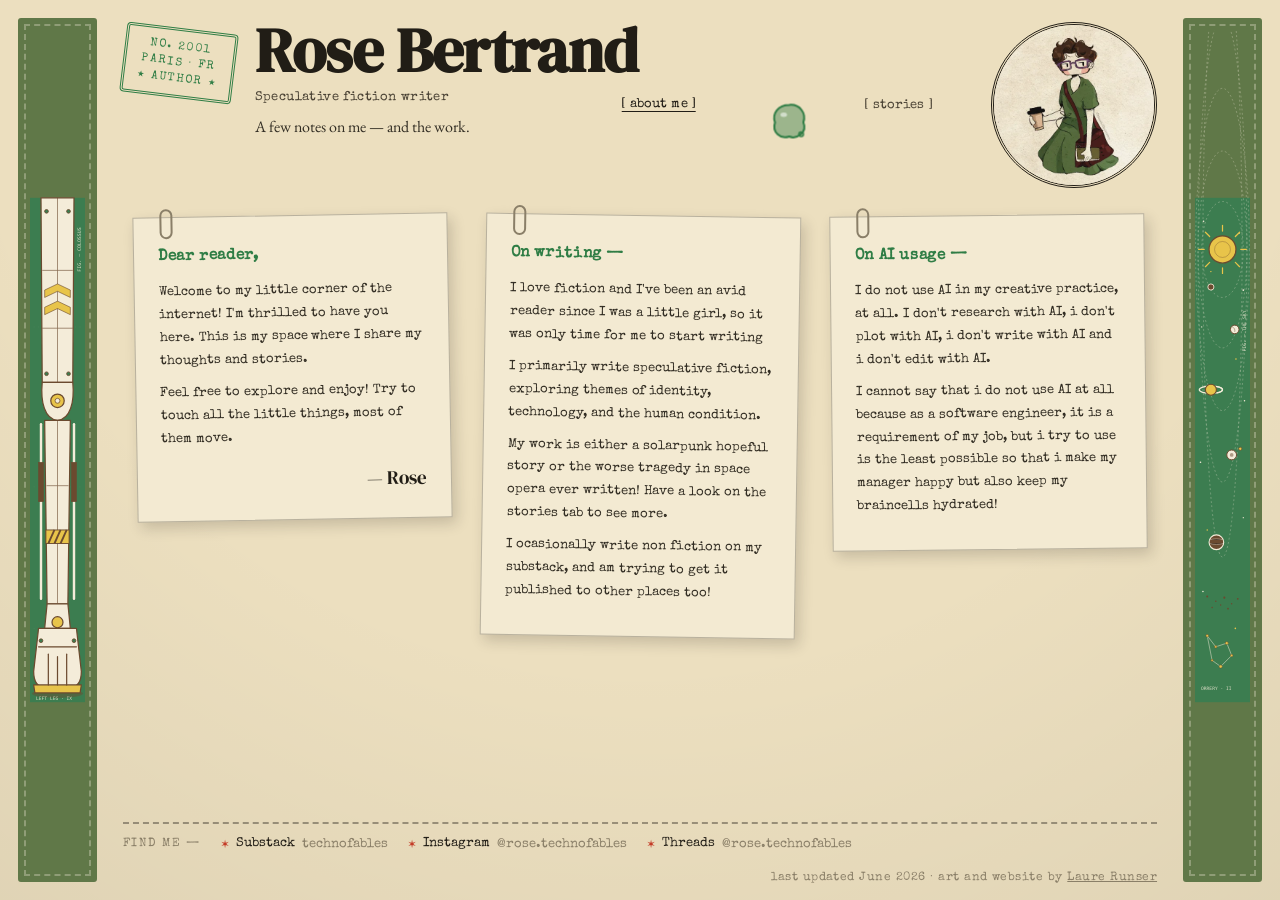
==== commit 6a152d5a: "Widen the nav gap and loop the blob in real circles around each link The 95px offset left almost no " ====
--- a/index.html
+++ b/index.html
@@ -37,10 +37,10 @@
 
   <!-- moving bug + loop nav -->
   <link rel="stylesheet" href="easter-eggs/moving_bug/moving_bug.css?v=8">
-  <link rel="stylesheet" href="css/nav.css?v=5">
+  <link rel="stylesheet" href="css/nav.css?v=6">
 
   <!-- always last -->
-  <link rel="stylesheet" href="css/mobile.css?v=3">
+  <link rel="stylesheet" href="css/mobile.css?v=4">
 </head>
 
 
--- a/css/nav.css
+++ b/css/nav.css
@@ -22,9 +22,11 @@
 .loop-link::before{content:"[\00a0";}
 .loop-link::after{content:"\00a0]";}
 
-/* anchored to match the blob's figure-8 lobes (see easter-eggs/moving_bug/moving_bug.js ANCHORS) */
-.loop-link--about{left:38%;}
-.loop-link--stories{left:62%;}
+/* fixed px offset from centre (not a %) so the gap stays constant regardless
+   of container width — the blob's figure-8 (moving_bug.js) measures these
+   live, so it always has room to loop clear of the link text */
+.loop-link--about{left:calc(50% - 120px);}
+.loop-link--stories{left:calc(50% + 120px);}
 
 .loop-link:hover,
 .loop-link:focus-visible{
--- a/css/mobile.css
+++ b/css/mobile.css
@@ -54,11 +54,11 @@
 
     .portrait{width:clamp(132px,38vw,168px);}
 
-    /* the moving-bug nav gets its own full-width band so the blob has room to
-       weave and the absolutely-positioned links (at 16/50/84%) sit cleanly */
+    /* the moving-bug nav gets its own full-width band, tall enough for the
+       blob's figure-8 loops to clear the two links above and below */
     .moving-bug{
       width:100%; min-width:0; align-self:stretch;
-      height:52px; margin-top:2px;
+      height:104px; margin-top:2px;
     }
 
     /* --- stories: numbered tab chips --------------------------------------
